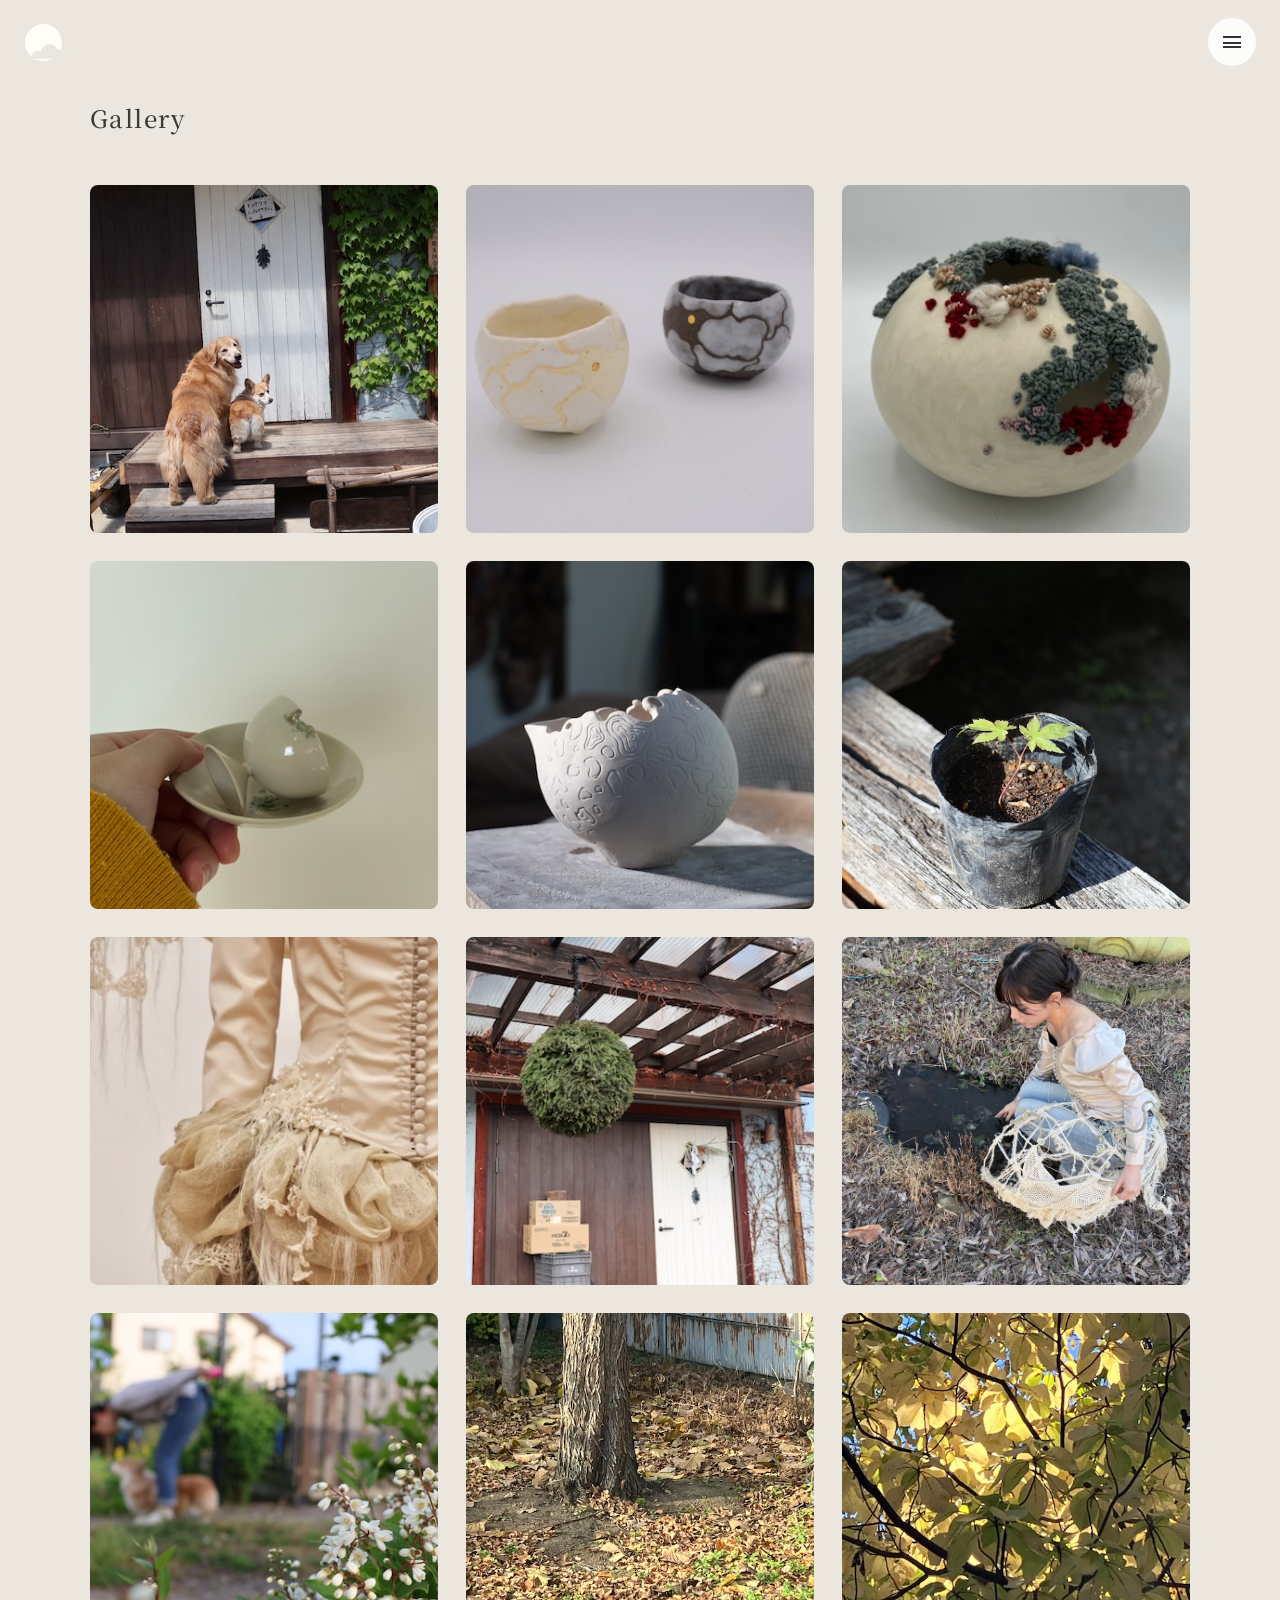
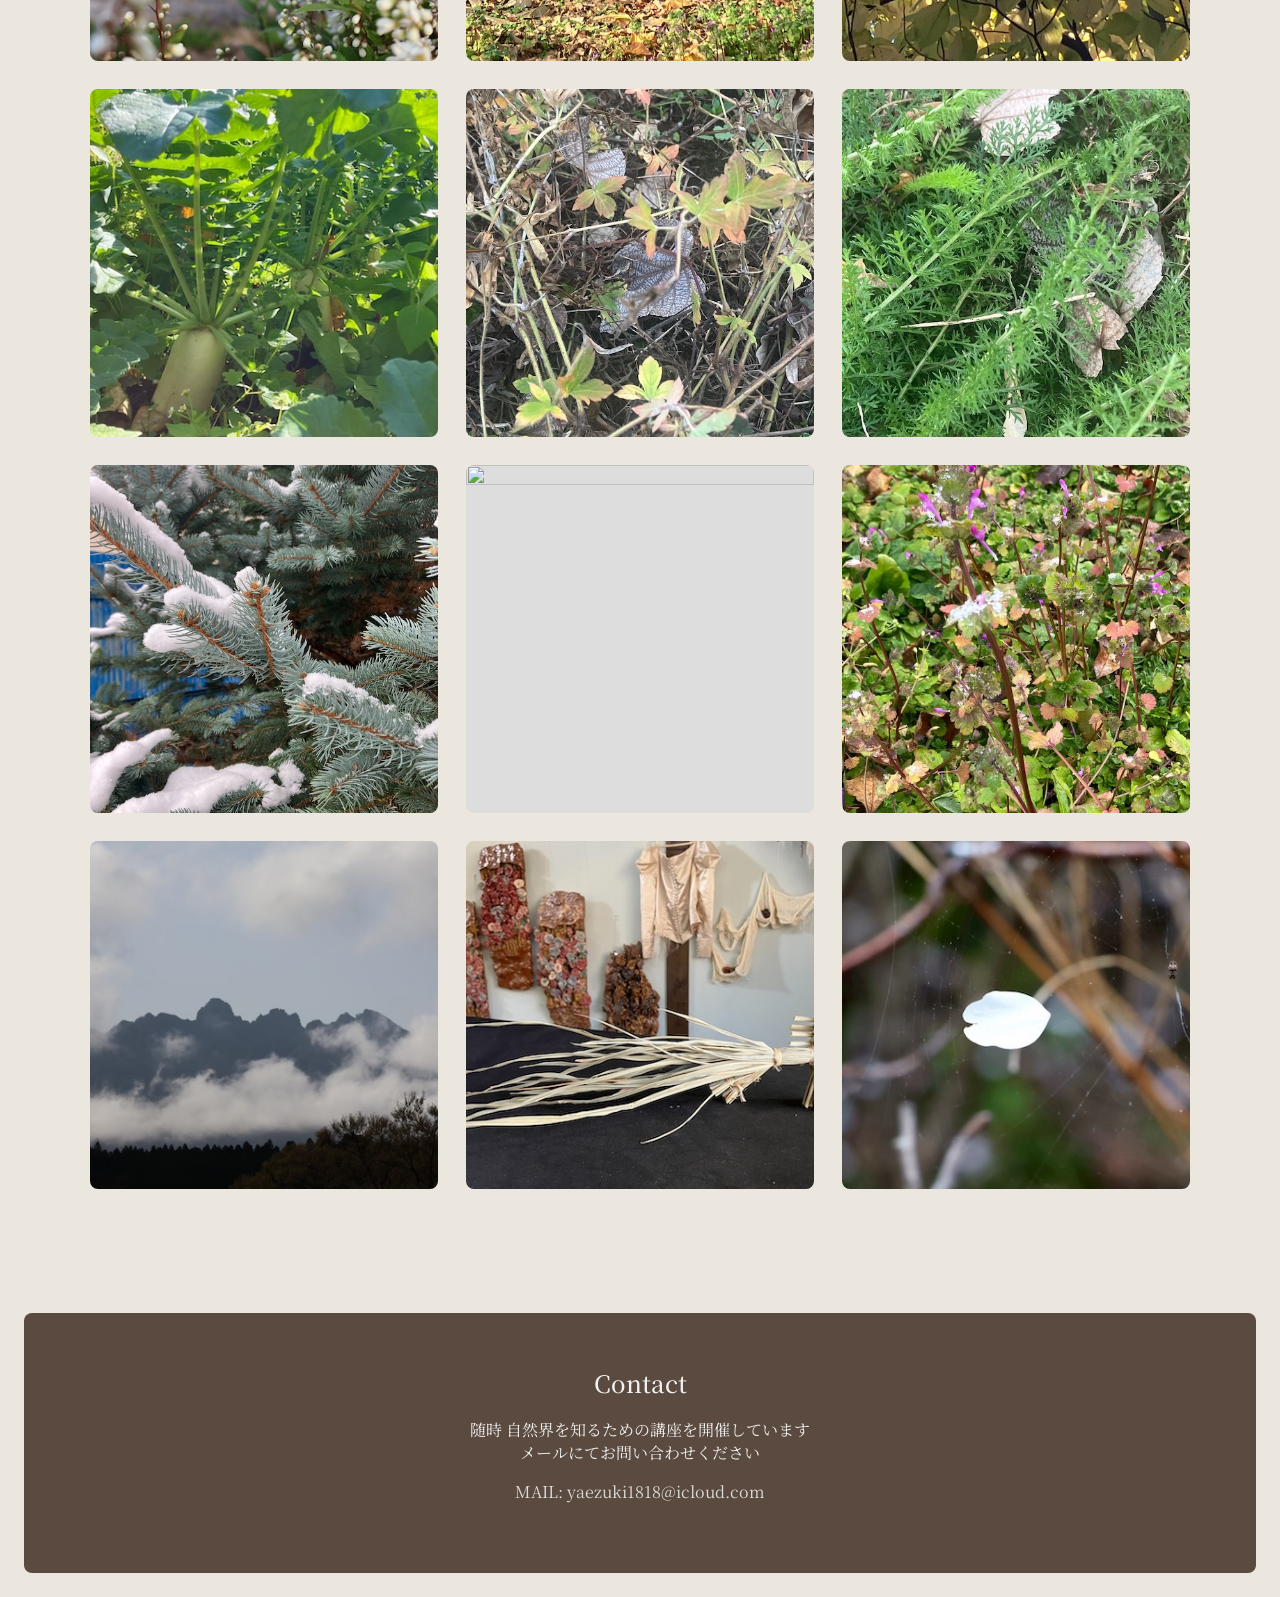
==== product.html @ 19ba6e78 "Add files via upload" ====
<!doctype html>
<html lang="ja">
<head>
  <meta charset="utf-8">
  <meta name="viewport" content="width=device-width, initial-scale=1">
  <title>Gallery-Sample Site</title>
  <link rel="preconnect" href="https://fonts.googleapis.com">
  <link rel="preconnect" href="https://fonts.gstatic.com" crossorigin>
  <!-- 雰囲気用：セリフ系 -->
  <link href="https://fonts.googleapis.com/css2?family=Noto+Serif+JP:wght@400;500;600&display=swap" rel="stylesheet">
  <link rel="stylesheet" href="style.css">
  <link rel="stylesheet" href="product.css">
</head>

<body>
  <!-- ========== Header (Hero上に重ねる) ========== -->
  <header class="site-header">
    <div class="header-inner">
       <a class="logo" href="index.html">
            <img class="logo-mark" src="assets/yaezuki-logo.png" alt="八重月環境技研ホームページ">
        </a>

      <button class="hamburger" type="button" aria-label="メニューを開く" aria-controls="drawer" aria-expanded="false">
        <span class="hamburger-lines" aria-hidden="true"></span>
      </button>
    </div>
  </header>

  <!-- ========== Drawer / Overlay Menu ========== -->
  <div class="drawer" id="drawer" aria-hidden="true">
    <div class="drawer__backdrop" data-close></div>

    <div class="drawer__panel" role="dialog" aria-modal="true" aria-label="サイトメニュー">
      <button class="drawer__close" type="button" aria-label="メニューを閉じる" data-close>×</button>

      <div class="drawer__left">
        <!-- ここ：メニュー表示中も見える大きい写真（背景） -->
        <img class="drawer__image" src="assets/hero.jpg" alt="">
      </div>

      <nav class="drawer__right">
        <a class="drawer__link" href="index.html">Home</a>
        <a class="drawer__link" href="product.html">Gallery</a>
        <a class="drawer__link" href="about.html">About</a>
        <a class="drawer__link" href="column.html">Column</a>
        <a class="drawer__link" href="index.html#contact">Contact</a>
      </nav>
    </div>
  </div>

  <main>
    
    <!-- ========== Product(全画面表示) ========== -->
    <section class="section" id="product">
      <div class="container">
        <h1 class="section__title section__title--left">Gallery</h1>

        <div class="product-grid">
          <div class="card js-product">
            <img class="card__img" src="assets/anneUmi.JPG" alt="アンうみ">
          </div>

          <div class="card js-product">
            <img class="card__img" src="assets/tsuruha-1.JPG" alt="Moon Ochoko">
          </div>

          <div class="card js-product">
            <img class="card__img" src="assets/tsuruha-2.JPG" alt="Nitted Pot">
          </div>

          <div class="card js-product">
            <img class="card__img" src="assets/tsuruha-3.JPG" alt="Chip">
          </div>

          <div class="card js-product">
            <img class="card__img" src="assets/tsuruha-4.JPG" alt="Tokkuri">
          </div>

          <div class="card js-product">
            <img class="card__img" src="assets/nae-2.JPG" alt="Naegi">
          </div>

          <div class="card js-product">
            <img class="card__img" src="assets/kazusa-1.JPG" alt="服">
          </div>

          <div class="card js-product">
            <img class="card__img" src="assets/home-1.JPG" alt="Sugidama">
          </div>

          <div class="card js-product">
            <img class="card__img" src="assets/kazusa-2.jpeg" alt="試着">
          </div>

          <div class="card js-product">
            <img class="card__img" src="assets/home-2.JPG" alt="アン">
          </div>

          <div class="card js-product">
            <img class="card__img" src="assets/gallery-1.JPG" alt="">
          </div>

          <div class="card js-product">
            <img class="card__img" src="assets/gallery-2.JPG" alt="">
          </div>

          <div class="card js-product">
            <img class="card__img" src="assets/gallery-3.JPG" alt="">
          </div>

          <div class="card js-product">
            <img class="card__img" src="assets/gallery-4.JPG" alt="">
          </div>

          <div class="card js-product">
            <img class="card__img" src="assets/gallery-5.JPG" alt="">
          </div>

          <div class="card js-product">
            <img class="card__img" src="assets/gallery-6.JPG" alt="">
          </div>

          <div class="card js-product">
            <img class="card__img" src="assets/gallery-7.JPG" alt="">
          </div>

          <div class="card js-product">
            <img class="card__img" src="assets/gallery-8.JPG" alt="">
          </div>

          <div class="card js-product">
            <img class="card__img" src="assets/gallery-9.JPG" alt="">
          </div>

          <div class="card js-product">
            <img class="card__img" src="assets/home-3.JPG" alt="">
          </div>

          <div class="card js-product">
            <img class="card__img" src="assets/nature-10.JPG" alt="">
          </div>

        </div>
      </div>
    </section>

      
    <!-- ========== Contact ========== -->
      <section class="section section--contact" id="contact">
        <div class="contact-box">
          <h2 class="contact-box__title">Contact</h2>

          <p>随時 自然界を知るための講座を開催しています<br>
          メールにてお問い合わせください</p>

          <div class="contact-box__info">
            <p>MAIL: yaezuki1818@icloud.com</p>
          </div>

          <div class="contact-box__sns">
            <!-- ここ：SNSアイコン・リンク -->
            <!-- <a href="#" aria-label="Instagram">Instagram</a>
            <a href="#" aria-label="Facebook">Facebook</a> -->
          </div>
        </div>
      </section>
  </main>

  <script src="script.js"></script>
</body>
</html>
---- style.css ----
:root{
  --bg: #ece7de;         /* 全体のベージュ */
  --paper: #f4f1ea;      /* 少し明るい */
  --brown: #5a4a3f;      /* メニュー/Contactの茶 */
  --text: #3a3a3a;
  --muted: #7b7b7b;
  --white: #ffffff;

  --radius: 999px;
  --container: 1100px;
}


*{ box-sizing: border-box; }
html,body{ height: 100%; }
body{
  margin: 0;
  font-family: "Noto Serif JP", serif;
  color: var(--text);
  background: var(--bg);
}

body.is-locked{
  overflow: hidden;
}

img{ max-width: 100%; display:block; }
a{ color: inherit; text-decoration: none; }

.sr-only{
  position:absolute; width:1px; height:1px;
  padding:0; margin:-1px; overflow:hidden;
  clip:rect(0,0,0,0); white-space:nowrap; border:0;
}

.container{
  width: min(var(--container), calc(100% - 48px));
  margin: 0 auto;
}
.container--narrow{
  width: min(900px, calc(100% - 48px));
}

.center{ display:flex; justify-content:center; margin-top: 28px; }

/* ===== Header ===== */
.site-header{
  position: fixed;
  top: 0; 
  left: 0; 
  right: 0;
  z-index: 20;
  /* pointer-events: none; 見た目だけ固定、ボタンだけ押せるように後で戻す */
}
.header-inner{
  width: calc(100% - 48px);  /* 常に左右24px */
  max-width: 1400px;         /* ここで上品に頭打ち */
  margin: 18px auto 0;
  display:flex;
  justify-content: space-between;
  align-items:center;
  pointer-events: auto;
}
.logo-mark{
  height: 42px;
  width: auto; 
  display: block;
}

/* ハンバーガー */
.hamburger{
  width: 48px; height: 48px;
  border: 0;
  background: rgba(255,255,255,.85);
  border-radius: 999px;
  cursor: pointer;
}
.hamburger-lines{
  width: 18px; height: 12px;
  margin: 0 auto;
  display:block;
  position: relative;
}
.hamburger-lines::before,
.hamburger-lines::after,
.hamburger-lines{
  border-top: 2px solid #333;
}
.hamburger-lines::before,
.hamburger-lines::after{
  content:"";
  position:absolute;
  left:0; right:0;
}
.hamburger-lines::before{ top: 4px; }
.hamburger-lines::after{ top: 8px; }

/* ===== Hero ===== */
.hero{
  height:100vh;
  min-height: 100vh;
  position: relative;
  overflow: hidden;
}
.hero__image{
  width: 100%;
  height: 100%;
  object-fit: cover;
  pointer-events: none;
}
.hero__catch{
  position: absolute;
  left: 70%;
  top: 50%;
  transform: translate(-50%, -50%);
  color: rgba(255,255,255,.9);
  letter-spacing: .12em;
  font-size: clamp(26px, 2vw, 32px);
  text-shadow: 0 2px 14px rgba(0,0,0,.25);
  white-space: nowrap;
}

/* 下に向かって暗く（or 背景色に）フェード */
.hero::after{
  content: "";
  position: absolute;
  left: 0;
  right: 0;
  bottom: 0;
  height: 45%; /* グラデーションの高さ */
  background: linear-gradient(
  to bottom,
  rgba(0,0,0,0) 0%,
  rgba(0,0,0,0.06) 60%,
  rgba(0,0,0,0.14) 100%
  );
  pointer-events: none;
}

/* ===== Prologue ===== */
.prologue{
  height: 100vh;
  min-height: 100vh;
  position: relative;
  overflow: hidden;
}

/* 背景画像にする（重ねる） */
.prologue__image{
  position: absolute;
  inset: 0;
  width: 100%;
  height: 100%;
  object-fit: cover;
  pointer-events: none;
  z-index: 0;
}

/* 文字を画像の上に出す */
.prologue .container{
  position: relative;
  z-index: 1;
  height: 100%;
  display: grid;
  place-content: center; /* 真ん中寄せ */
  text-align: center;
  transform: translateY(-20px);
}

/* 背景が明るい時のために文字色を白へ */
.prologue .section__title,
.prologue .section__text{
  color: rgba(229, 204, 141, 0.92);
  text-shadow: 0 2px 14px rgba(0,0,0,.25);
}

.prologue::after{
  content:"";
  position:absolute;
  left:0; right:0; bottom:0;
  height: 22%; /* 低め */
  pointer-events:none;

  background: linear-gradient(
  to bottom,
  rgba(236,231,222,0) 0%,
  rgba(236,231,222,0.45) 70%,
  rgba(236,231,222,1) 100%
  );
}
/* ===== Sections ===== */
.section{
  padding: 100px 0;
}
.section--greeting,
.section--about{
  background: var(--bg);
}

.section--greeting{
    padding-bottom: 24px;
}

.section__title{
  text-align:center;
  font-weight: 500;
  letter-spacing: .06em;
  margin: 0 0 50px;
}
.section__title--left{
  text-align:left;
}
.section__text{
  text-align:center;
  color: var(--muted);
  line-height: 1.9;
  margin: 0;
  margin-bottom: 24px;
}

/* Greetingっぽい枠感（画像の印象に寄せ） */
.section--greeting{
  background: var(--bg);
}
.section--greeting .container--narrow{
  padding: 34px 0 10px;
}

/* ===== Carousel (横スクロール) ===== */
.carousel{
  margin-top: 26px;
  display: grid;
  grid-auto-flow: column;
  grid-auto-columns: 320px;
  gap: 18px;

  overflow-x: auto;
  padding: 6px 2px 18px;
  scroll-snap-type: x mandatory;
  -webkit-overflow-scrolling: touch;
}

/* ===== Product: 1枚フル + 両端チラ見せ（左の余白を詰める） ===== */
.carousel--product{
  --card-w: 72%;
  --gap: 18px;

  display: grid;
  grid-auto-flow: column;
  grid-auto-columns: var(--card-w);
  gap: var(--gap);

  overflow-x: auto;
  scroll-snap-type: x mandatory;
  -webkit-overflow-scrolling: touch;

  /* ★ここが変更点 */
  padding: 6px 0 18px; 
  padding-right: calc((100% - var(--card-w)) / 2);
}

.carousel--product .card{
  scroll-snap-align: center; /* 中央でパチっと止まる */
}

/* ===== Column: 写真8枚 / 表示は3枚ちょうど ===== */
.carousel--column{
  --gap: 22px;

  display: grid;
  grid-auto-flow: column;
  gap: var(--gap);

  /* 3枚ぴったり表示 */
  grid-auto-columns: calc((100% - (var(--gap) * 2)) / 3);

  overflow-x: auto;
  scroll-snap-type: x mandatory;
  -webkit-overflow-scrolling: touch;

  padding: 6px 2px 18px;
}

.carousel--column .card{
  scroll-snap-align: start;
}

/* Columnカードの見た目 */
.card--column .card__img{
  width: 100%;
  aspect-ratio: 4 / 3;
  object-fit: cover;
  border-radius: 8px;
  background: #ddd;
}

.card--column .card__title{
  margin: 12px 0 0;
  text-align: center;
  font-weight: 500;
  font-size: 15px;
}

.card--column .card__desc{
  margin: 8px 0 0;
  text-align: center;
  font-size: 13px;
  color: var(--muted);
}

.carousel::-webkit-scrollbar{ height: 8px; }
.carousel::-webkit-scrollbar-thumb{ background: rgba(0,0,0,.15); border-radius: 999px; }
.card{
  background: transparent;
  scroll-snap-align: start;
}
.card__img{
  width: 100%;
  aspect-ratio: 4 / 3;
  object-fit: cover;
  border-radius: 8px;
  background: #ddd;
}
.card__desc{
  margin: 10px 0 0;
  text-align:center;
  font-size: 13px;
  color: var(--muted);
}

/* Columnはテキストカードっぽく */
.carousel--text{
  grid-auto-columns: 260px;
  justify-content: center;
}
.card--text{
  padding: 18px 10px;
}
.card__title{
  margin: 0;
  text-align:center;
  font-weight: 500;
}
.card--text .card__desc{
  margin-top: 10px;
}

/* ===== Buttons ===== */
.btn{
  display:inline-flex;
  align-items:center;
  justify-content:center;
  min-width: 180px;
  padding: 12px 18px;
  border: 1px solid rgba(0,0,0,.28);
  border-radius: var(--radius);
  background: transparent;
  font-size: 13px;
  letter-spacing: .02em;
}
.btn:hover{ opacity: .85; }

/* ===== Button hover animation (全部入り) ===== */
.btn{
  position: relative;

  transition:
    transform .45s ease,
    box-shadow .45s ease,
    border-color .45s ease,
    color .45s ease;
}

/* 外側のうっすらリング */
.btn::after{
  content: "";
  position: absolute;
  inset: 0;
  border-radius: inherit;
  box-shadow: 0 0 0 0 rgba(0,0,0,.08);
  transition: box-shadow .45s ease;
}

/* hover（PCなどホバーできる端末だけ） */
@media (hover: hover){
  .btn:hover{
    transform: translateY(-3px);
    border-color: rgba(0,0,0,.45);
    box-shadow: 0 10px 24px rgba(0,0,0,.10);
  }

  .btn:hover::after{
    box-shadow: 0 0 0 4px rgba(0,0,0,.06);
  }
}

/* 押した瞬間（クリック感） */
.btn:active{
  transform: translateY(-1px);
  box-shadow: 0 6px 16px rgba(0,0,0,.12);
}

/* ===== About ===== */
.about__image{
  margin: 22px auto 0;
  max-width: 720px;
  border-radius: 8px;
}

/* ===== Contact ===== */
.section--contact{
  padding: 24px 0;
  display:flex;
  justify-content:center;
}
.contact-box{
  width: calc(100% - 48px); /* 常に左右24px */
  max-width: 1400px;        /* ヘッダーと揃えると綺麗 */
  margin: 0 auto;

  background: var(--brown);
  color: rgba(255,255,255,.92);
  padding: 52px 24px;
  border-radius: 8px;
  text-align:center;
}
.contact-box__title{ margin: 0 0 18px; font-weight: 500; }
.contact-box__info p{ margin: 6px 0; color: rgba(255,255,255,.8); }
.contact-box__sns{
  margin-top: 18px;
  display:flex;
  justify-content:center;
  gap: 20px;
}
.contact-box__sns a{ color: rgba(255,255,255,.85); font-size: 14px; }

/* ===== Drawer ===== */
.drawer{
  position: fixed;
  inset: 0;
  z-index: 50;

  /* display切替だとアニメしにくいのでopacityで制御 */
  opacity: 0;
  pointer-events: none;
  transition: opacity .25s ease;
}
.drawer.is-open{
  opacity: 1;
  pointer-events: auto;
}

/* 背景を暗くする（ヒーローはそのまま、上に薄暗いフィルターが乗る） */
.drawer__backdrop{
  position:absolute;
  inset:0;
  background: rgba(0,0,0,.35);
  opacity: 0;
  transition: opacity .25s ease;
}
.drawer.is-open .drawer__backdrop{
  opacity: 1;
}

/* 右パネルだけスライドイン */
.drawer__panel{
  position:absolute;
  top: 0;
  right: 0;
  height: 100%;
  width: min(420px, 82vw);    /* 好みで調整 */
  background: var(--brown);

  transform: translateX(100%);
  transition: transform .35s ease;
  display:flex;
  flex-direction: column;
}
.drawer.is-open .drawer__panel{
  transform: translateX(0);
}

/* 右側メニューの中身 */
.drawer__right{
  background: transparent;
  display:flex;
  flex-direction: column;
  justify-content:center;
  gap: 26px;
  padding: 90px 38px 48px;
}
.drawer__link{
  color: rgba(255,255,255,.9);
  font-size: 34px;
  letter-spacing: .04em;
}
.drawer__link:hover{ opacity: .85; }

.drawer__close{
  position:absolute;
  top: 18px;
  right: 18px;
  z-index: 2;
  width: 56px;
  height: 56px;
  border:0;
  border-radius: 999px;
  background: transparent;
  color: rgba(255,255,255,.92);
  font-size: 34px;
  cursor:pointer;
}

/* いまの左カラムは使わないので非表示（HTMLはそのままでOK） */
.drawer__left{ display:none; }

@media (max-width: 900px){
  .drawer__right{ padding: 90px 28px 48px; }
  .drawer__link{ font-size: 28px; }
}

/* ===== Responsive (一応) ===== */
@media (max-width: 900px){
  .drawer__panel{ grid-template-columns: 1fr; }
  .drawer__left{ display:none; }
  .drawer__right{ padding: 90px 28px; }
  .drawer__link{ font-size: 28px; }
}

/* ===== Hover: 写真だけゆっくりふわっと ===== */
.card__img{
  transition: transform .55s ease, box-shadow .55s ease;
}

@media (hover: hover){
  .card:hover .card__img{
    transform: translateY(-8px);
    box-shadow: 0 14px 30px rgba(0,0,0,.12);
  }
}

/* ===== Reveal: スクロールでふわっと表示 ===== */
.reveal{
  opacity: 0;
  transform: translateY(14px);
  transition: opacity .6s ease, transform .6s ease;
  will-change: opacity, transform;
}

.reveal.is-visible{
  opacity: 1;
  transform: translateY(0);
}

/* ===== Hero catch: 右からふわっと（位置は崩さない） ===== */
.hero__catchText{
  display: inline-block;
}

.hero-catch--reveal{
  opacity: 0;
  transform: translateX(24px);
  transition: opacity .9s ease, transform .9s ease;
}

.hero-catch--reveal.is-visible{
  opacity: 1;
  transform: translateX(0);
}

/* ===== Column専用：クリックを殺さないふわっと表示 ===== */

/* Columnカードは transform を使わない */
#column .carousel--column .card.reveal{
  transform: none !important;
}

/* 透明 → 表示 だけでふわっと */
#column .carousel--column .card.reveal{
  opacity: 0;
  transition: opacity .6s ease;
}

#column .carousel--column .card.reveal.is-visible{
  opacity: 1;
}

/* クリックできる感 */
#column .js-post{
  cursor: pointer;
}

/* ===== Column modal（記事モーダル） ===== */
.column-modal{
  position: fixed;
  inset: 0;
  z-index: 10000;
  display: flex;
  align-items: center;
  justify-content: center;

  background: rgba(0,0,0,.35);
  opacity: 0;
  pointer-events: none;
  transition: opacity .35s ease;
}

.column-modal.is-open{
  opacity: 1;
  pointer-events: auto;
}

.column-modal__inner{
  width: min(760px, calc(100% - 32px));
  max-height: 85vh;
  background: var(--paper);
  border-radius: 14px;
  padding: 36px 28px;
  overflow-y: auto;

  transform: translateY(18px);
  transition: transform .35s ease;
  position: relative;
  box-shadow: 0 30px 80px rgba(0,0,0,.25);
}

.column-modal.is-open .column-modal__inner{
  transform: translateY(0);
}

.column-modal__close{
  position: absolute;
  top: 12px;
  right: 14px;
  width: 44px;
  height: 44px;
  border: 0;
  border-radius: 999px;
  background: rgba(0,0,0,.06);
  font-size: 22px;
  cursor: pointer;
  color: var(--muted);
}

.column-modal__title{
  margin: 0 0 8px;
  font-size: 22px;
  font-weight: 500;
}

.column-modal__date{
  font-size: 13px;
  color: var(--muted);
  margin-bottom: 22px;
}

.column-modal__body p{
  margin: 0 0 18px;
  line-height: 2;
  font-size: 15px;
  color: var(--text);
}

/* ===== Product image modal ===== */
.product-modal{
  position: fixed;
  inset: 0;
  z-index: 10000;
  display: flex;
  align-items: center;
  justify-content: center;

  background: rgba(0,0,0,.40);
  opacity: 0;
  pointer-events: none;
  transition: opacity .35s ease;
}

.product-modal.is-open{
  opacity: 1;
  pointer-events: auto;
}

.product-modal__inner{
  width: min(760px, calc(100% - 32px));
  max-height: 85vh;
  background: var(--paper);
  border-radius: 14px;
  overflow: hidden;

  transform: translateY(18px);
  transition: transform .35s ease;
  position: relative;
  box-shadow: 0 30px 80px rgba(0,0,0,.25);
}

.product-modal.is-open .product-modal__inner{
  transform: translateY(0);
}

.product-modal__img{
  width: 100%;
  height: auto;
  max-height: 85vh;
  object-fit: contain;
  display: block;
  background: #111; /* 余白が出たとき落ち着く */
}

.product-modal__close{
  position: absolute;
  top: 12px;
  right: 14px;
  width: 44px;
  height: 44px;
  border: 0;
  border-radius: 999px;
  background: rgba(255,255,255,.16);
  color: rgba(255,255,255,.92);
  font-size: 22px;
  cursor: pointer;
  backdrop-filter: blur(6px);
}
---- product.css ----
/* ===== Product page only ===== */
.product-grid{
  display: grid;
  grid-template-columns: repeat(3, 1fr);
  gap: 28px;
}

/* 正方形カード */
.product-grid .card__img{
  aspect-ratio: 1 / 1;
  object-fit: cover;
}

/* レスポンシブ */
@media (max-width: 900px){
  .product-grid{
    grid-template-columns: repeat(2, 1fr);
    gap: 22px;
  }
}

@media (max-width: 520px){
  .product-grid{
    grid-template-columns: 1fr;
    gap: 18px;
  }
}

/* ===== Product image modal ===== */
.product-modal{
  position: fixed;
  inset: 0;
  z-index: 10000;
  display: flex;
  align-items: center;
  justify-content: center;

  background: rgba(0,0,0,.40);
  opacity: 0;
  pointer-events: none;
  transition: opacity .35s ease;
}

.product-modal.is-open{
  opacity: 1;
  pointer-events: auto;
}

.product-modal__inner{
  width: min(760px, calc(100% - 32px));
  max-height: 85vh;
  background: var(--paper);
  border-radius: 14px;
  overflow: hidden;

  transform: translateY(18px);
  transition: transform .35s ease;
  position: relative;
  box-shadow: 0 30px 80px rgba(0,0,0,.25);
}

.product-modal.is-open .product-modal__inner{
  transform: translateY(0);
}

.product-modal__img{
  width: 100%;
  height: auto;
  max-height: 85vh;
  object-fit: contain;
  display: block;
  background: #111; /* 余白が出たとき落ち着く */
}

.product-modal__close{
  position: absolute;
  top: 12px;
  right: 14px;
  width: 44px;
  height: 44px;
  border: 0;
  border-radius: 999px;
  background: rgba(255,255,255,.16);
  color: rgba(255,255,255,.92);
  font-size: 22px;
  cursor: pointer;
  backdrop-filter: blur(6px);
}
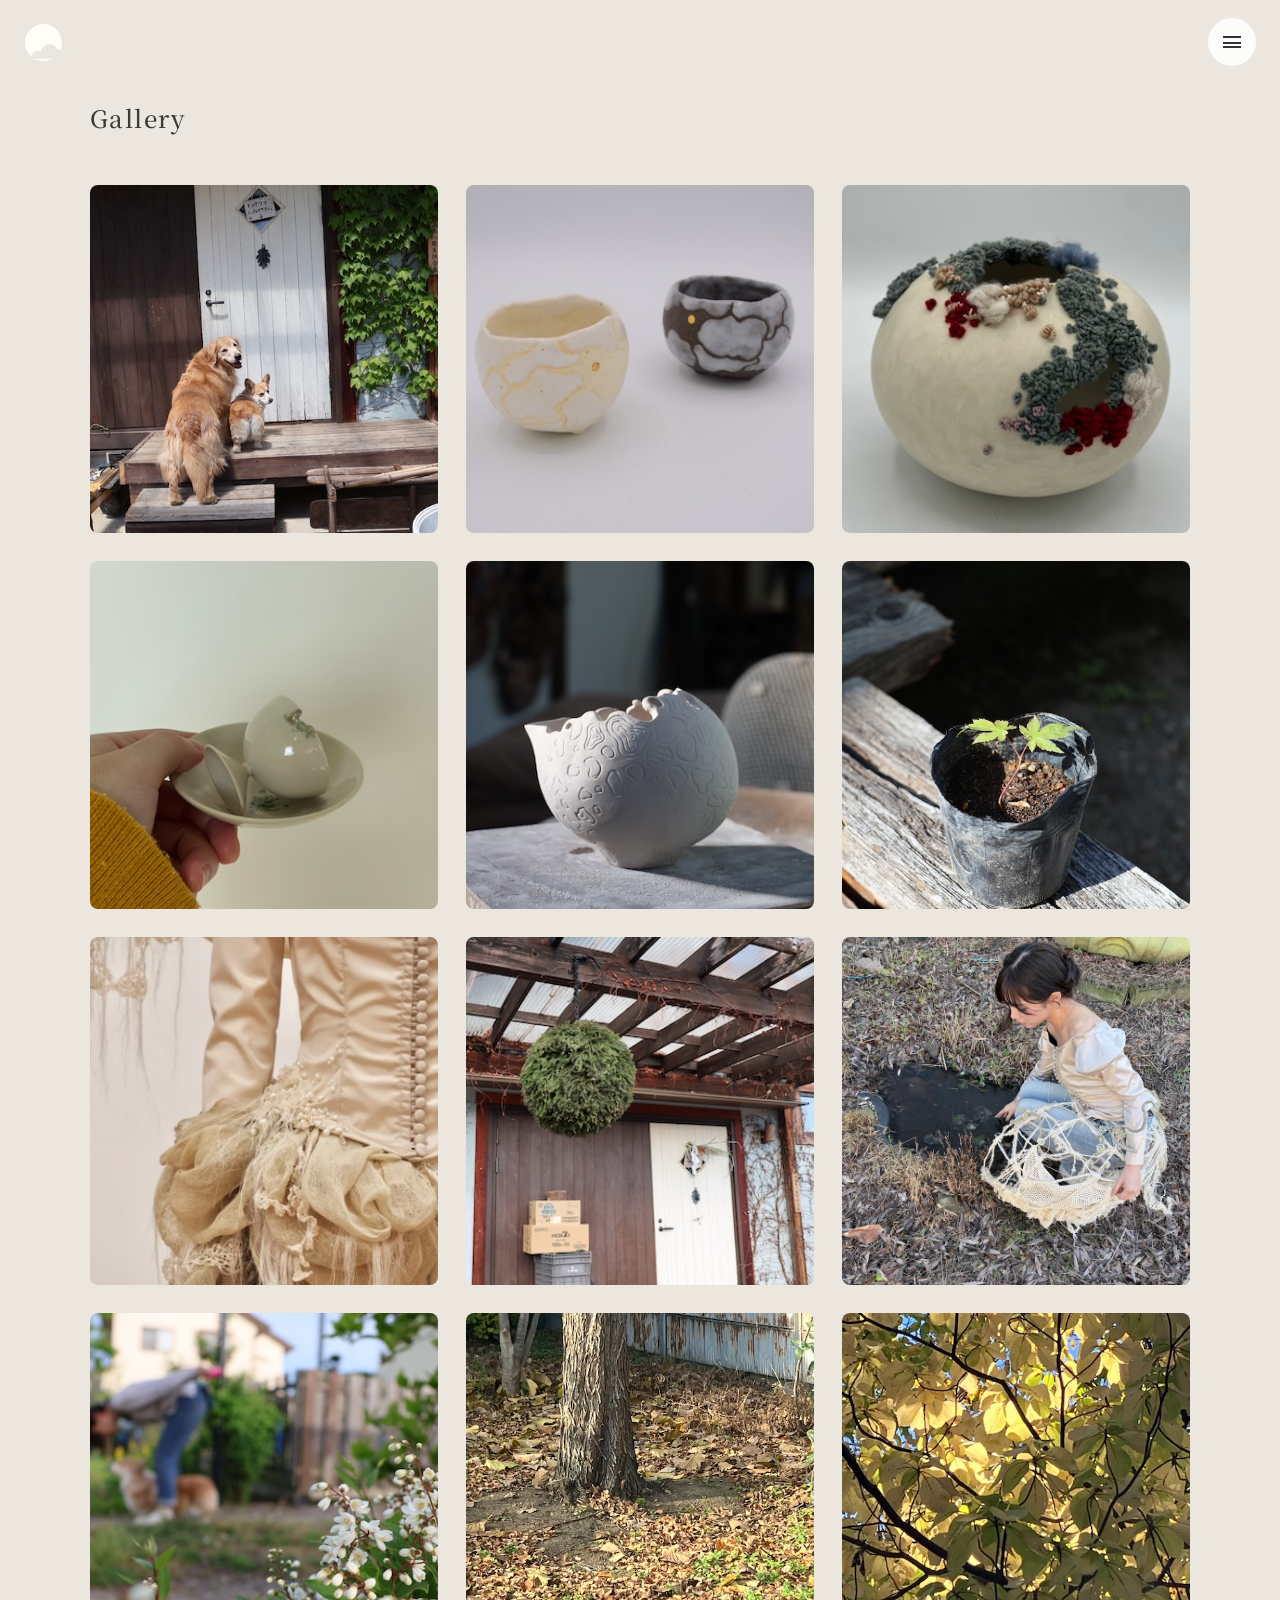
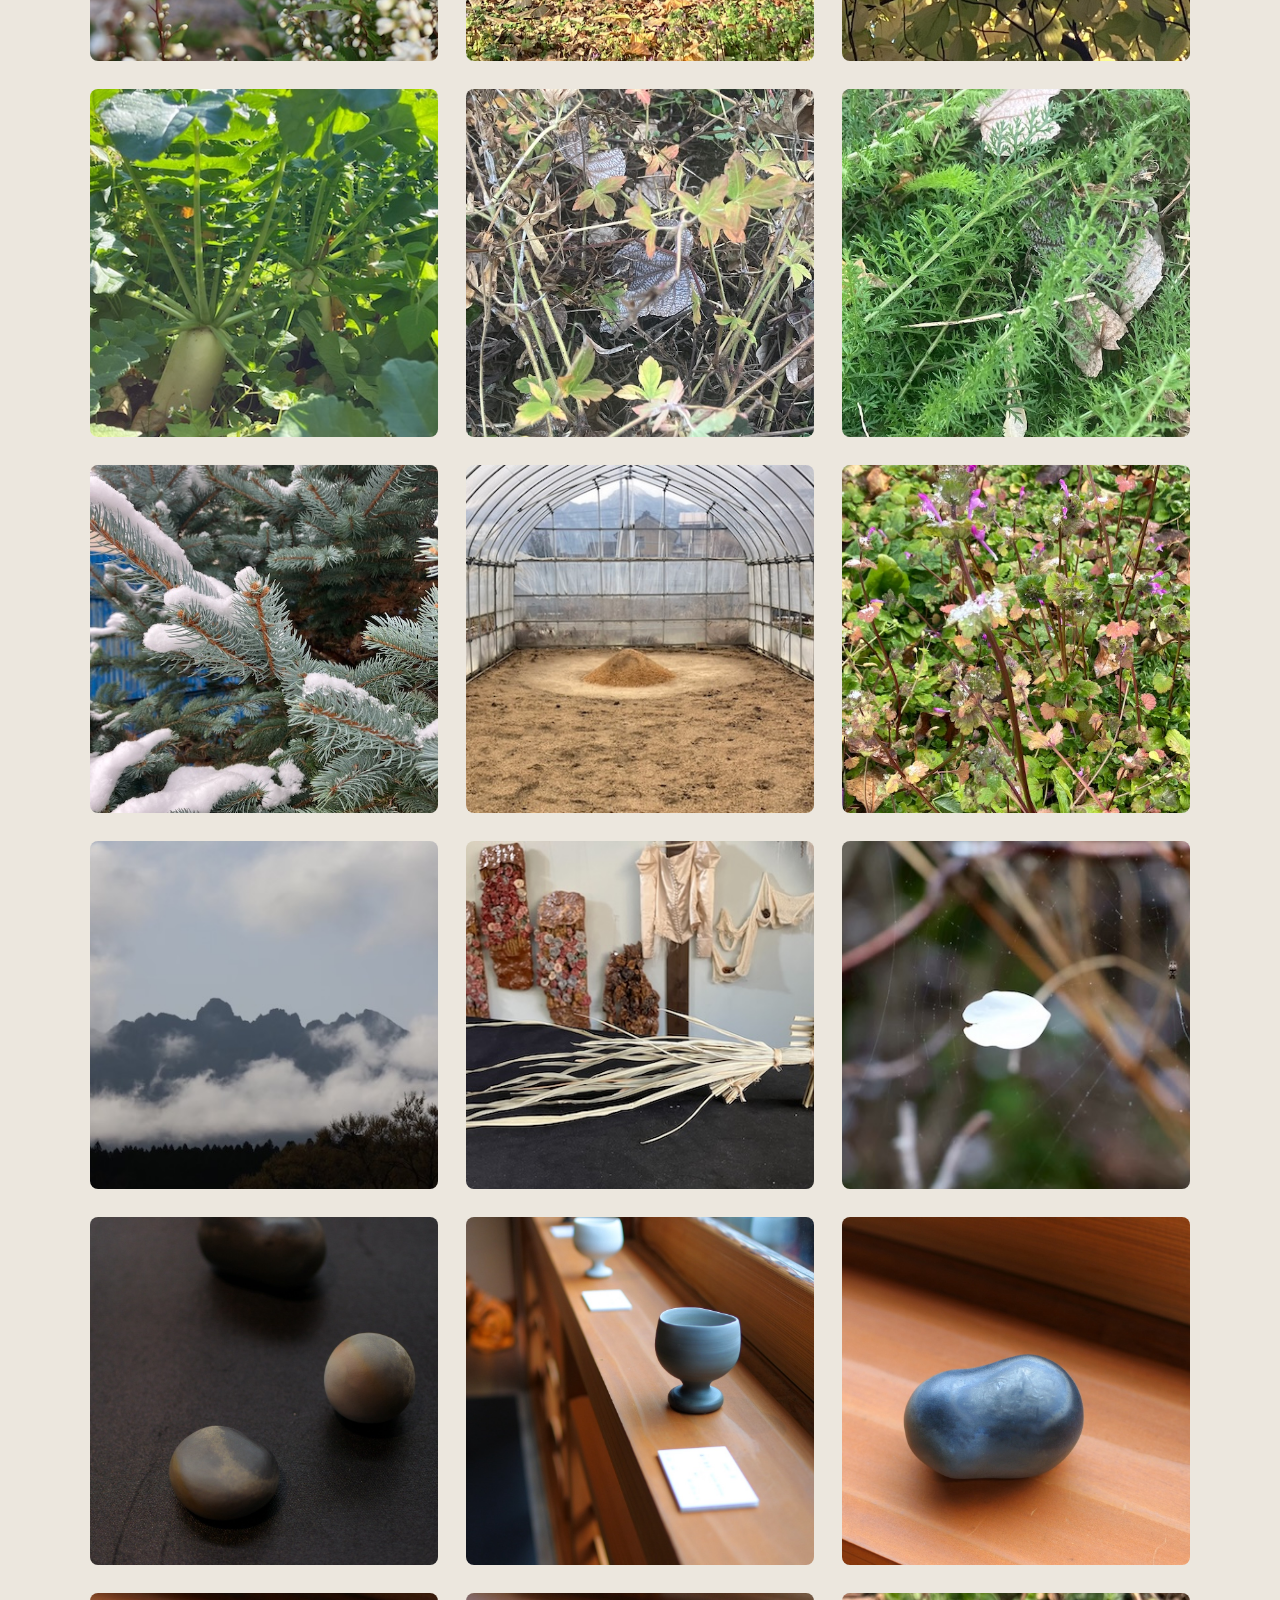
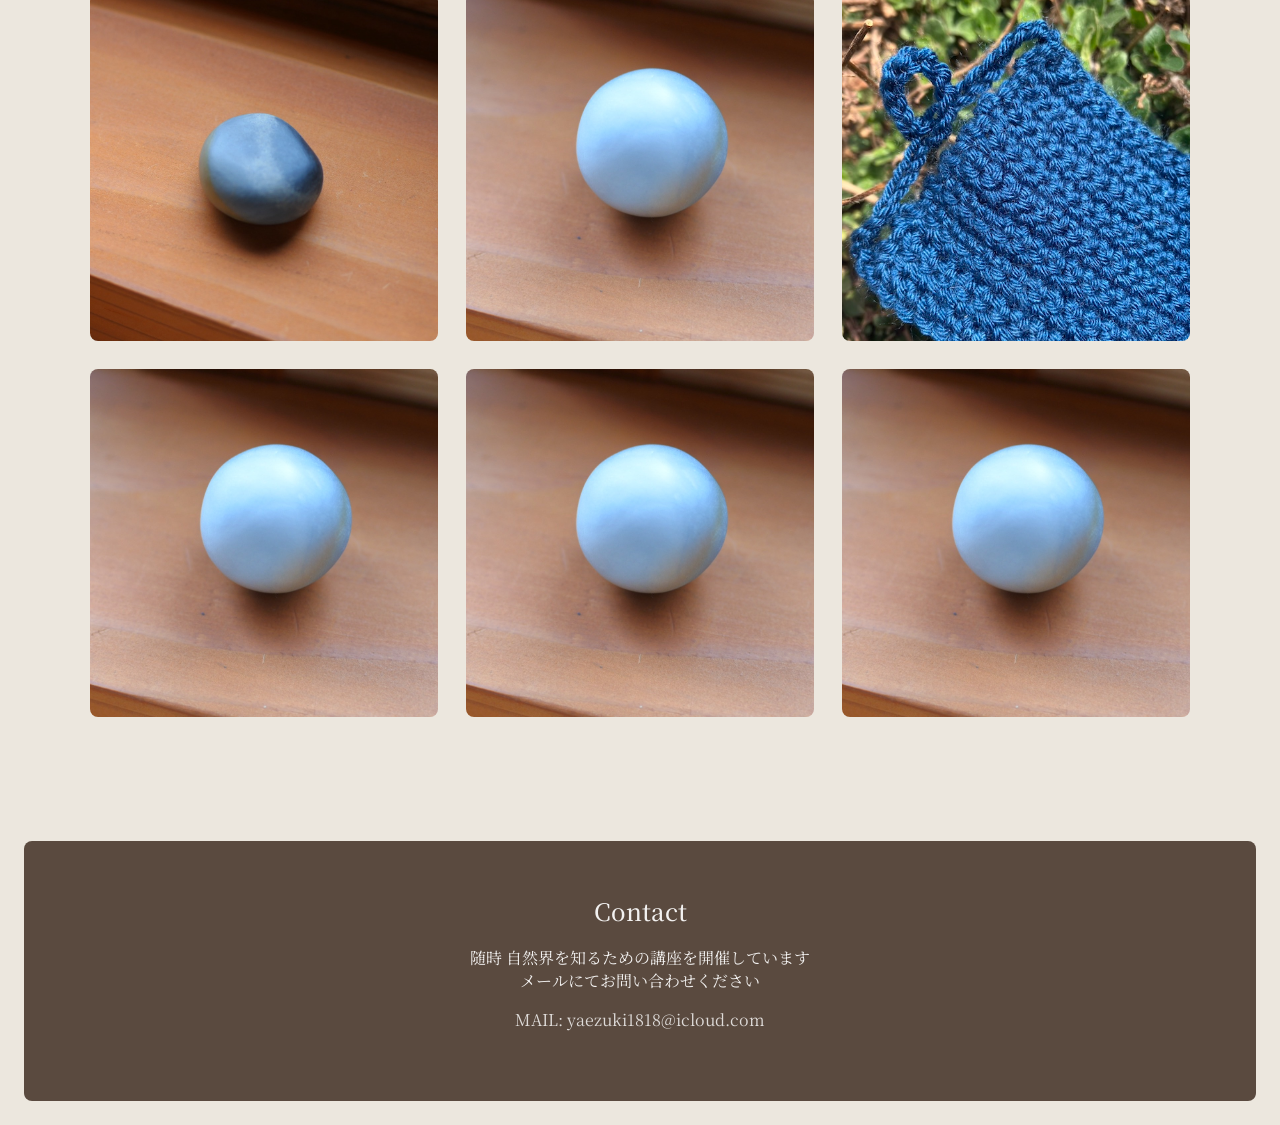
==== commit d1dedfa4: "Update product.html add photos" ====
--- a/product.html
+++ b/product.html
@@ -140,6 +140,34 @@
             <img class="card__img" src="assets/nature-10.JPG" alt="">
           </div>
 
+          <div class="card js-product">
+        <img class="card__img" src="assets/tougei-1.JPG" alt="">
+      </div>
+      <div class="card js-product">
+        <img class="card__img" src="assets/tougei-2.JPG" alt="">
+      </div>
+      <div class="card js-product">
+        <img class="card__img" src="assets/tougei-3.JPG" alt="">
+      </div>
+      <div class="card js-product">
+        <img class="card__img" src="assets/tougei-4.JPG" alt="">
+      </div>
+      <div class="card js-product">
+        <img class="card__img" src="assets/tougei-5.JPG" alt="">
+      </div>
+      <div class="card js-product">
+        <img class="card__img" src="assets/amimono.JPG" alt="">
+      </div>
+      <div class="card js-product">
+        <img class="card__img" src="assets/tougei-5.JPG" alt="">
+      </div>
+      <div class="card js-product">
+        <img class="card__img" src="assets/tougei-5.JPG" alt="">
+      </div>
+      <div class="card js-product">
+        <img class="card__img" src="assets/tougei-5.JPG" alt="">
+      </div>
+
         </div>
       </div>
     </section>
@@ -168,4 +196,4 @@
 
   <script src="script.js"></script>
 </body>
-</html>+</html>
--- a/style.css
+++ b/style.css
@@ -118,6 +118,11 @@
   font-size: clamp(26px, 2vw, 32px);
   text-shadow: 0 2px 14px rgba(0,0,0,.25);
   white-space: nowrap;
+}
+
+.hero__catchText{
+  display: inline-block;
+  font-weight: 400;
 }
 
 /* 下に向かって暗く（or 背景色に）フェード */
@@ -521,7 +526,6 @@
 
 /* ===== Responsive (一応) ===== */
 @media (max-width: 900px){
-  .drawer__panel{ grid-template-columns: 1fr; }
   .drawer__left{ display:none; }
   .drawer__right{ padding: 90px 28px; }
   .drawer__link{ font-size: 28px; }
@@ -553,9 +557,6 @@
 }
 
 /* ===== Hero catch: 右からふわっと（位置は崩さない） ===== */
-.hero__catchText{
-  display: inline-block;
-}
 
 .hero-catch--reveal{
   opacity: 0;
@@ -720,4 +721,159 @@
   font-size: 22px;
   cursor: pointer;
   backdrop-filter: blur(6px);
-}+}
+
+.sp-only{
+  display: none;
+}
+
+
+@media (max-width: 768px){
+  body{
+    font-size: 14px;
+  }
+
+  .section{
+    padding: 72px 0;
+  }
+
+  .container,
+  .container--narrow{
+    width: calc(100% - 28px);
+  }
+
+  .header-inner{
+    width: calc(100% - 32px);
+    margin-top: 14px;
+  }
+
+  .logo-mark{
+    height: 34px;
+  }
+
+  .hamburger{
+    width: 44px;
+    height: 44px;
+  }
+
+  .hero{
+    height: 100svh;
+    min-height: 100svh;
+  }
+
+  .hero__catch{
+    left: 50%;
+    top: 52%;
+    transform: translate(-50%, -50%);
+    width: calc(100% - 32px);
+    font-size: clamp(20px, 5vw, 24px);
+    text-align: center;
+    line-height: 1.6;
+    white-space: normal;
+  }
+
+  .prologue{
+    height: 100svh;
+    min-height: 100svh;
+  }
+
+  .prologue .container{
+    width: calc(100% - 32px);
+    transform: translateY(0);
+  }
+
+  .prologue .section__title,
+  .prologue .section__text{
+    line-height: 1.9;
+  }
+
+  .section__title{
+    margin-bottom: 32px;
+    font-size: 22px;
+  }
+
+  .section__text{
+    font-size: 13px;
+    line-height: 1.9;
+    margin-bottom: 18px;
+  }
+
+  .carousel--product{
+    --card-w: 90%;
+    --gap: 14px;
+    padding-right: calc((100% - var(--card-w)) / 2);
+  }
+
+  .carousel--column{
+    --gap: 14px;
+    grid-auto-columns: 85%;
+  }
+
+  .card__img,
+  .card--column .card__img{
+    border-radius: 6px;
+  }
+
+  .card--column .card__title{
+    font-size: 13px;
+    line-height: 1.7;
+  }
+
+  .btn{
+    min-width: 160px;
+    padding: 11px 16px;
+    font-size: 12px;
+  }
+
+  .about__image{
+    width: 100%;
+    max-width: 100%;
+    height: auto;
+    margin-top: 16px;
+    object-fit: contain;
+  }
+
+  .contact-box{
+    width: calc(100% - 32px);
+    padding: 36px 18px;
+  }
+
+  .drawer__panel{
+    width: min(88vw, 360px);
+  }
+
+  .drawer__right{
+    padding: 80px 24px 40px;
+    gap: 20px;
+  }
+
+  .drawer__link{
+    font-size: 24px;
+  }
+
+  .column-modal__inner,
+  .product-modal__inner{
+    width: calc(100% - 20px);
+  }
+
+  .column-modal__inner{
+    padding: 28px 18px;
+  }
+
+  .column-modal__title{
+    font-size: 20px;
+    line-height: 1.5;
+    padding-right: 36px;
+  }
+
+  .column-modal__body p{
+    font-size: 14px;
+    line-height: 1.9;
+  }
+
+  .sp-only{
+    display: inline;
+  }
+}
+
+
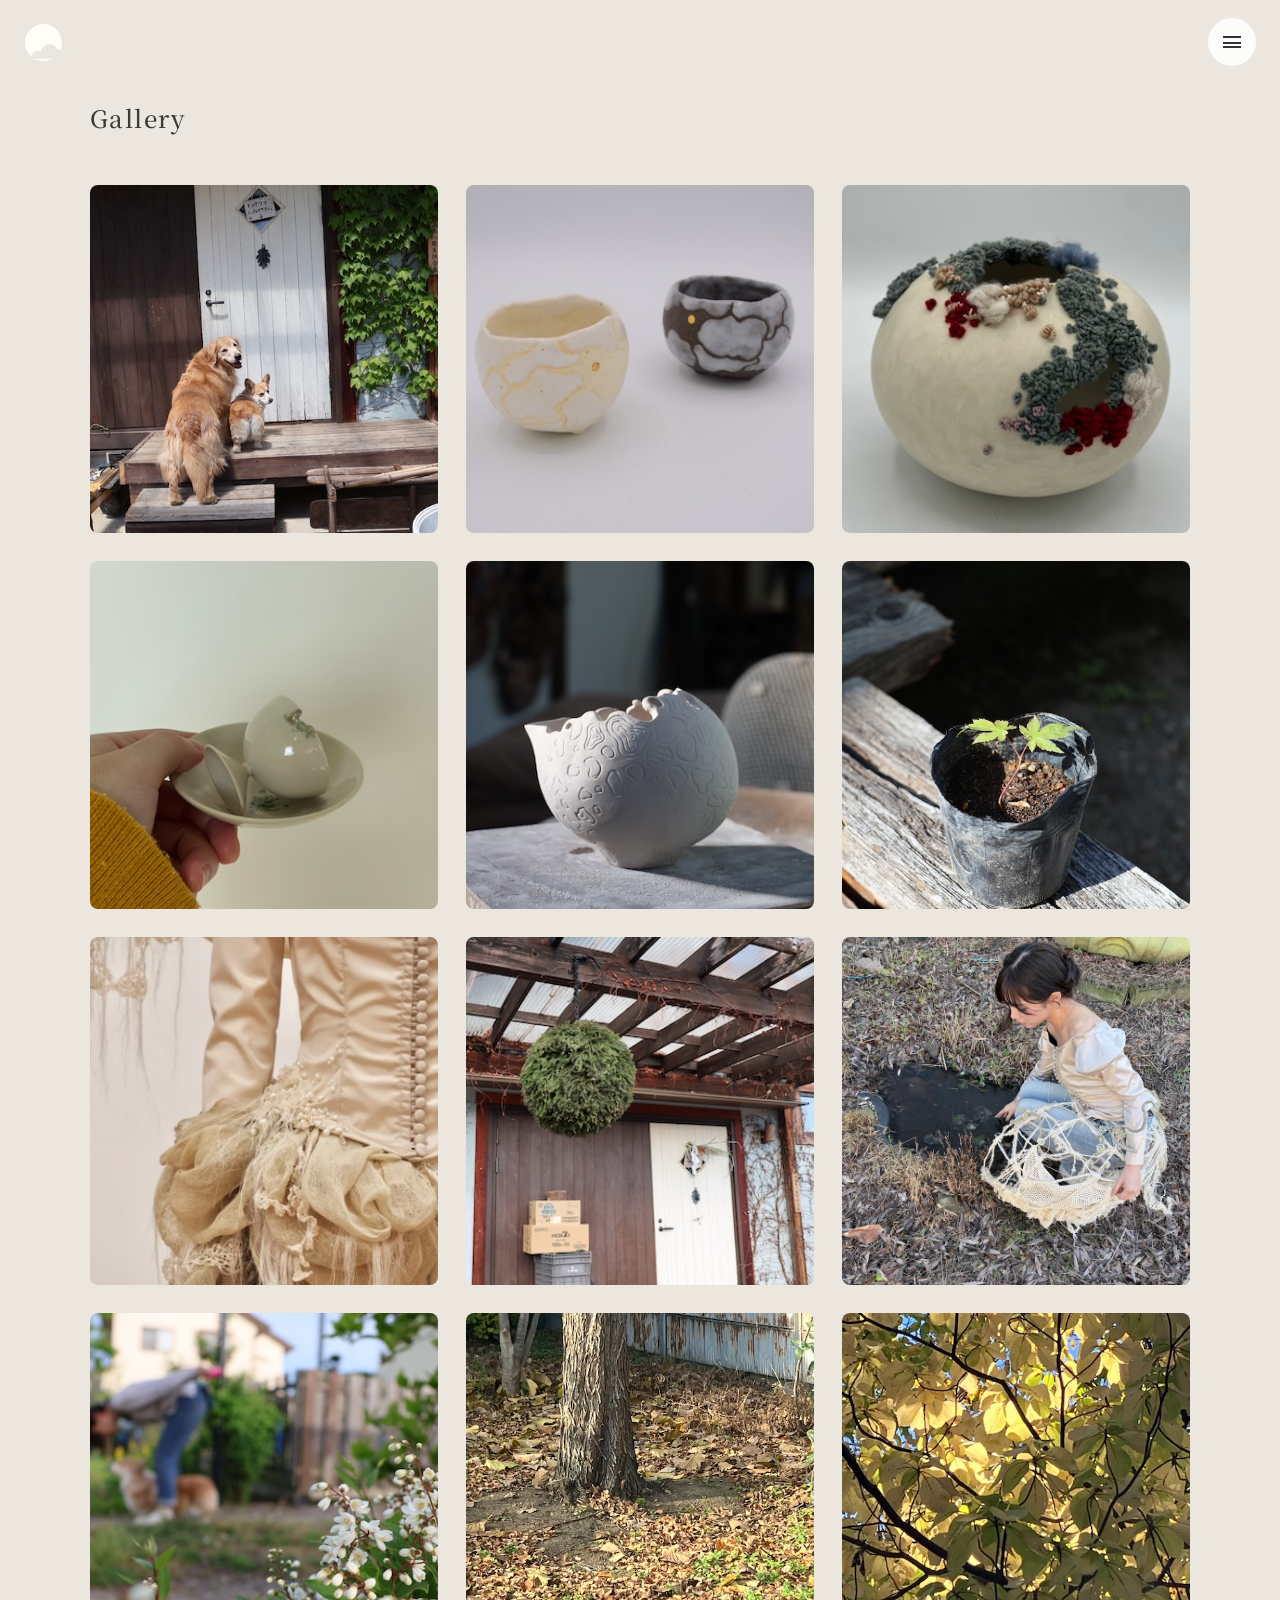
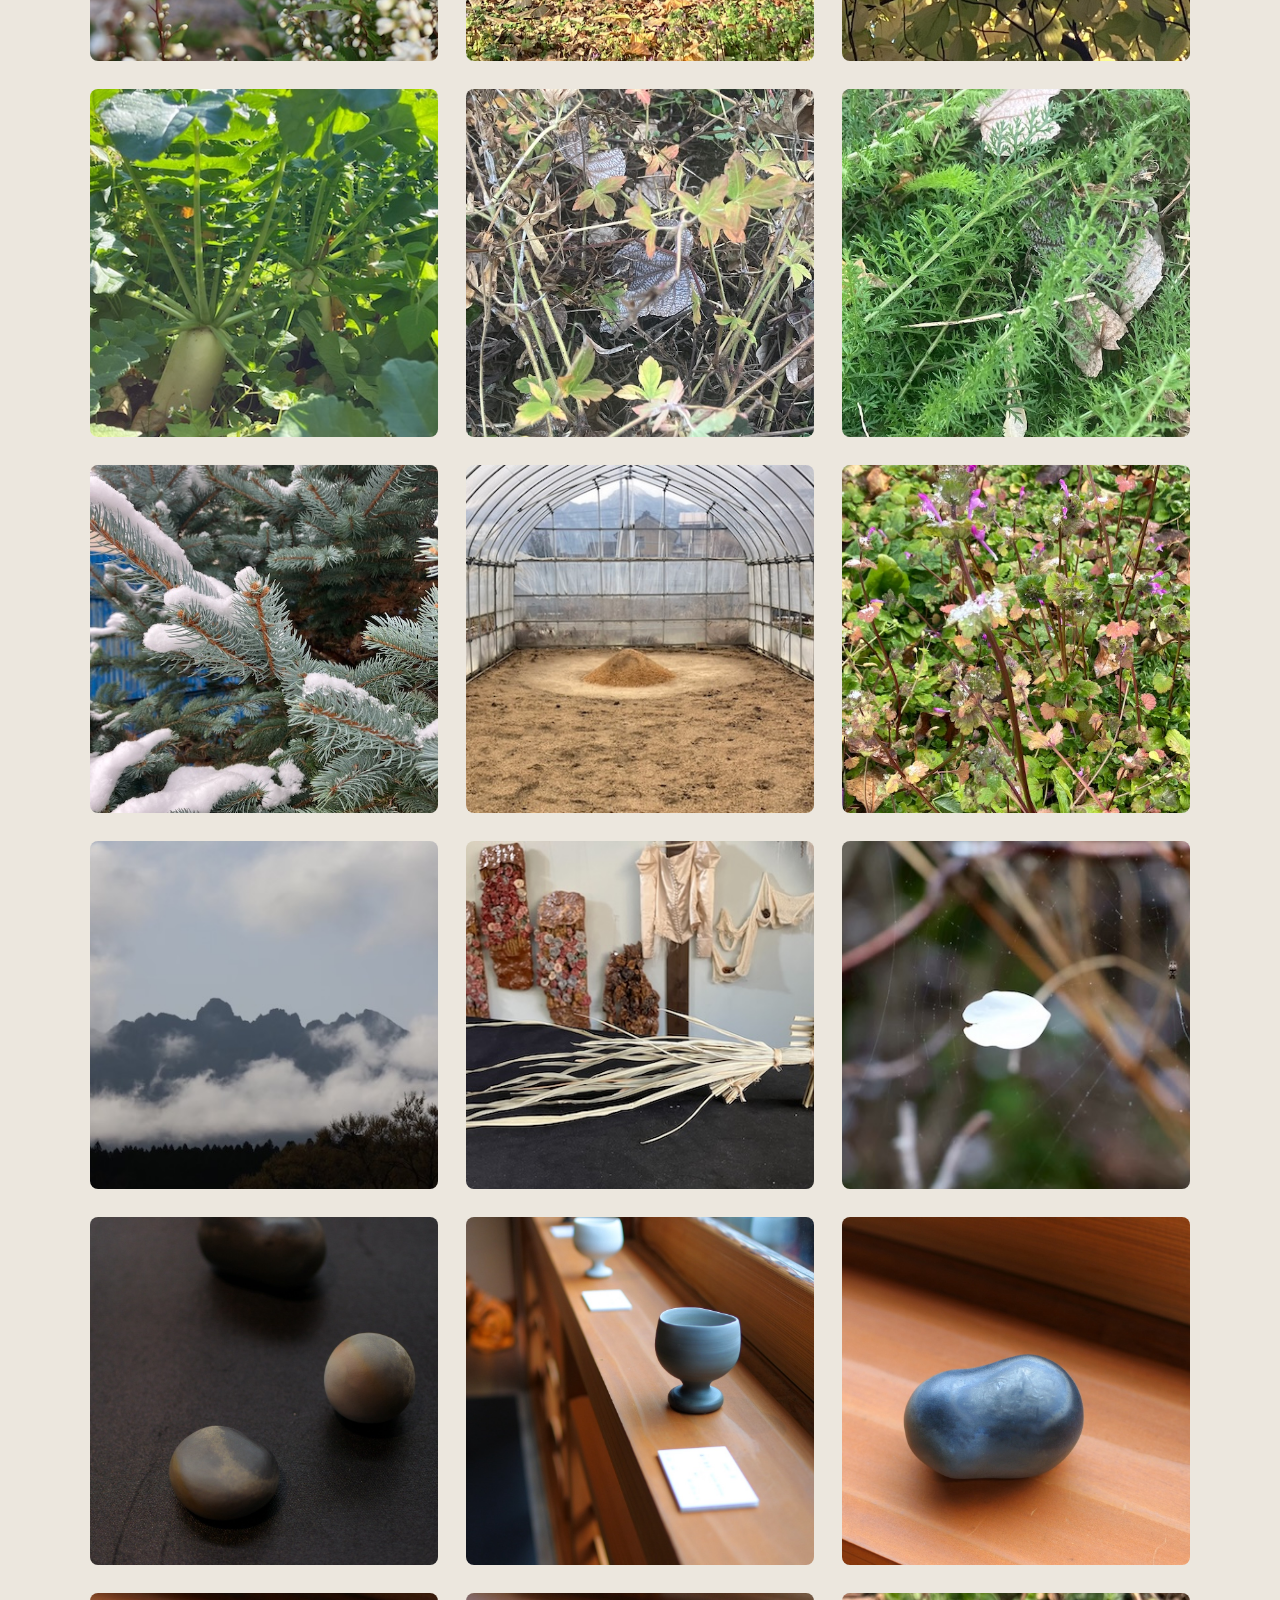
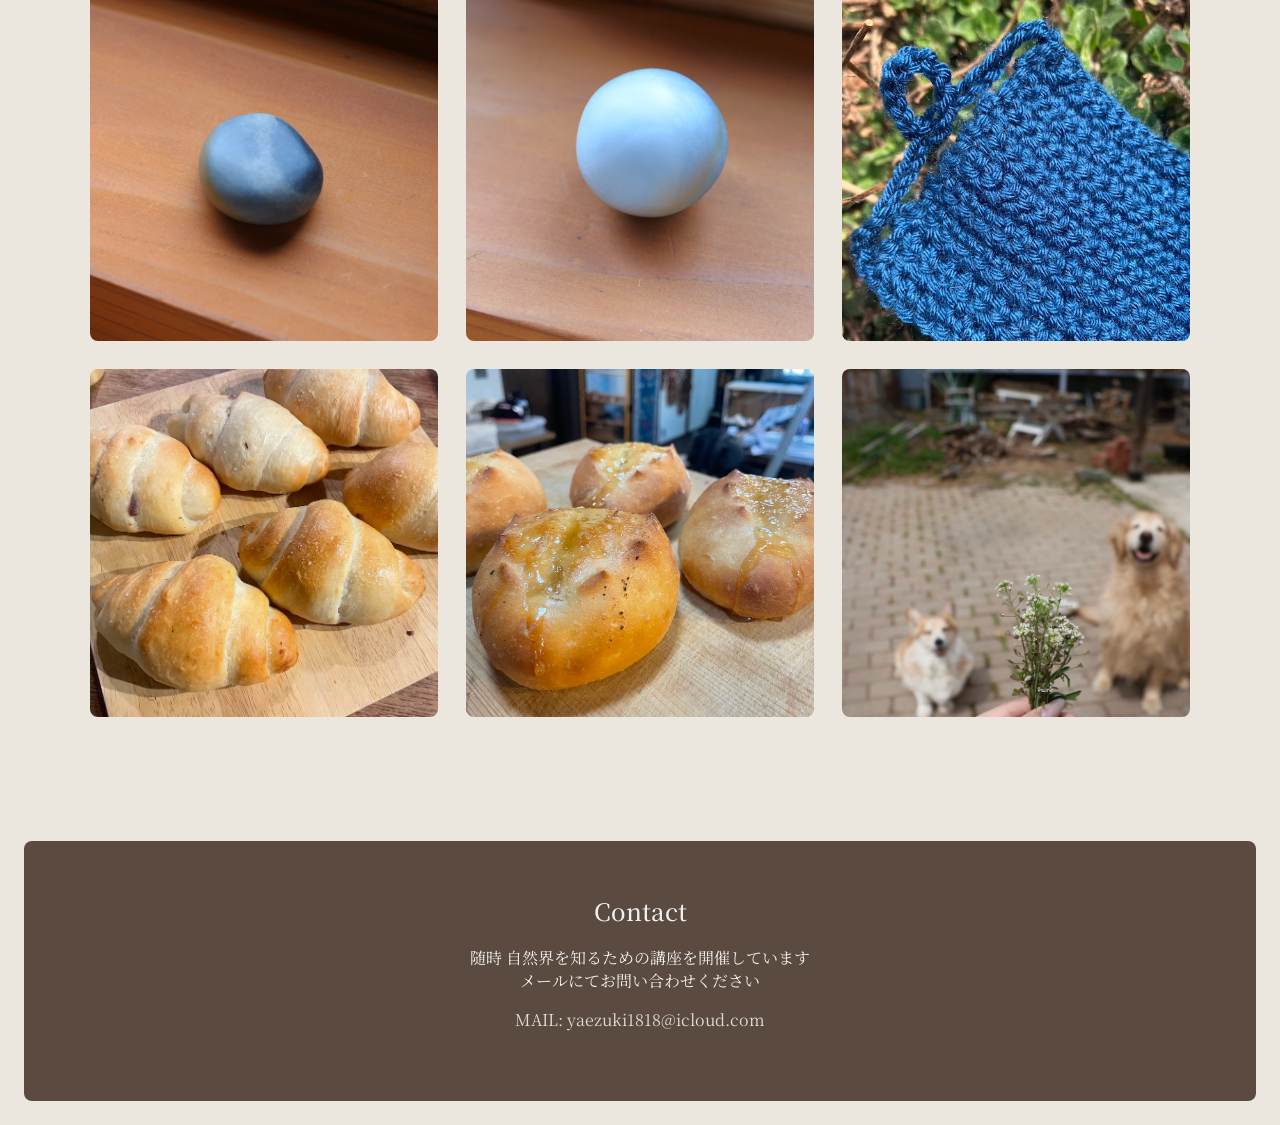
==== commit 89517efa: "Update product.html add photos" ====
--- a/product.html
+++ b/product.html
@@ -159,13 +159,13 @@
         <img class="card__img" src="assets/amimono.JPG" alt="">
       </div>
       <div class="card js-product">
-        <img class="card__img" src="assets/tougei-5.JPG" alt="">
+        <img class="card__img" src="assets/bread.JPG" alt="">
       </div>
       <div class="card js-product">
-        <img class="card__img" src="assets/tougei-5.JPG" alt="">
+        <img class="card__img" src="assets/bread-2.JPG" alt="">
       </div>
       <div class="card js-product">
-        <img class="card__img" src="assets/tougei-5.JPG" alt="">
+        <img class="card__img" src="assets/cuties.JPG" alt="">
       </div>
 
         </div>
